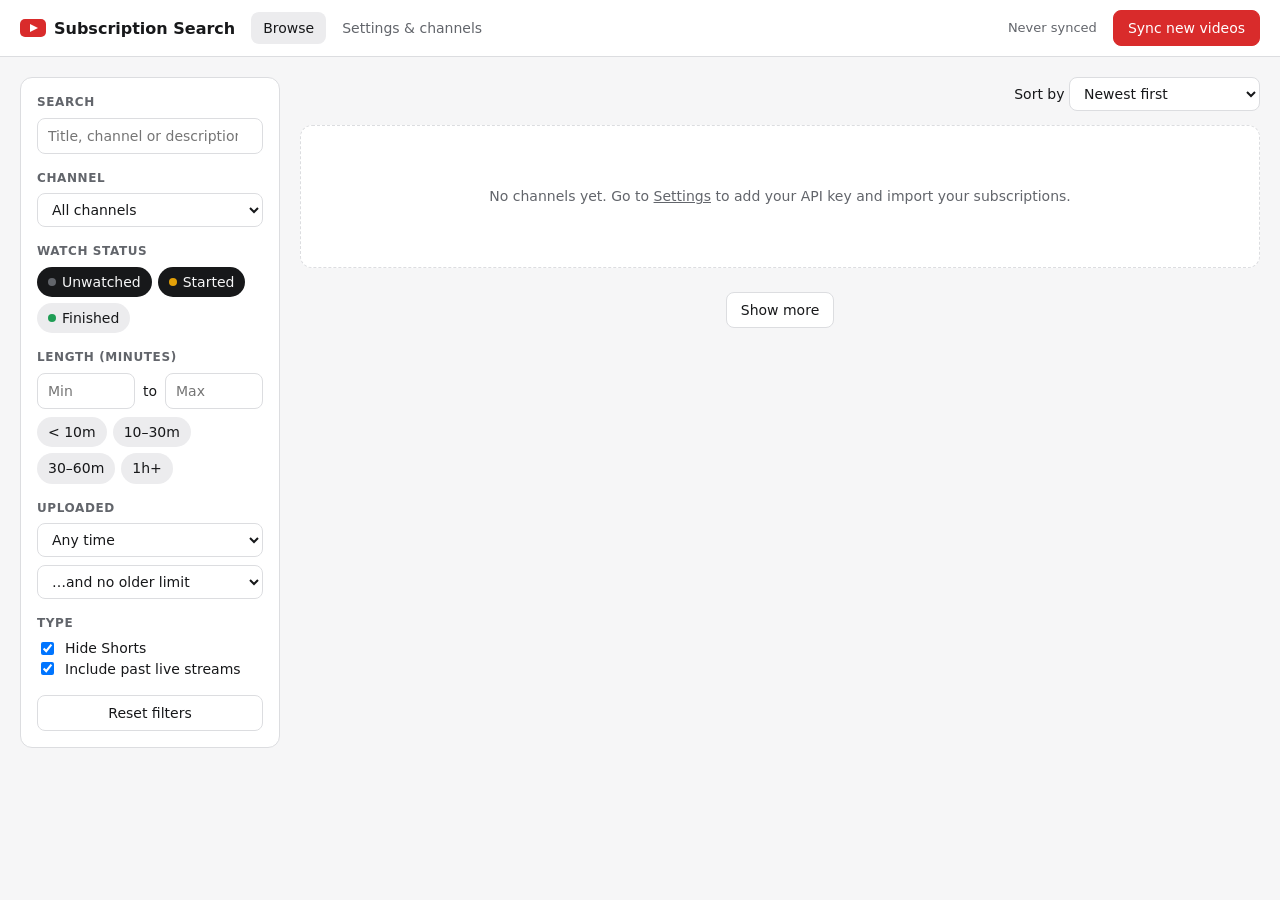
==== index.html @ da1ea92d "Add Subscription Search: browse, filter and track YouTube subscriptions Static web app (no build ste" ====
<!doctype html>
<html lang="en">
<head>
  <meta charset="utf-8">
  <meta name="viewport" content="width=device-width, initial-scale=1">
  <title>Subscription Search</title>
  <link rel="stylesheet" href="css/style.css">
</head>
<body>
  <header class="topbar">
    <a class="brand" href="index.html"><span class="logo"></span>Subscription Search</a>
    <nav>
      <a href="index.html" class="active">Browse</a>
      <a href="settings.html">Settings &amp; channels</a>
    </nav>
    <span class="spacer"></span>
    <span class="sync-status" id="syncStatus"></span>
    <button class="btn primary" id="syncBtn">Sync new videos</button>
  </header>

  <main class="layout">
    <aside class="filters" id="filters">
      <div>
        <h3>Search</h3>
        <input type="search" id="q" placeholder="Title, channel or description">
      </div>

      <div>
        <h3>Channel</h3>
        <select id="channel"><option value="">All channels</option></select>
      </div>

      <div>
        <h3>Watch status</h3>
        <div class="chips" id="status">
          <label class="chip"><input type="checkbox" value="unwatched" checked><span class="dot unwatched"></span>Unwatched</label>
          <label class="chip"><input type="checkbox" value="started" checked><span class="dot started"></span>Started</label>
          <label class="chip"><input type="checkbox" value="finished"><span class="dot finished"></span>Finished</label>
        </div>
      </div>

      <div>
        <h3>Length (minutes)</h3>
        <div class="row">
          <input type="number" id="minLen" min="0" placeholder="Min">
          <span>to</span>
          <input type="number" id="maxLen" min="0" placeholder="Max">
        </div>
        <div class="chips" style="margin-top:8px" id="lenPresets">
          <button class="chip" data-min="" data-max="10">&lt; 10m</button>
          <button class="chip" data-min="10" data-max="30">10–30m</button>
          <button class="chip" data-min="30" data-max="60">30–60m</button>
          <button class="chip" data-min="60" data-max="">1h+</button>
        </div>
      </div>

      <div>
        <h3>Uploaded</h3>
        <div class="row">
          <select id="newerThan" title="Uploaded within">
            <option value="">Any time</option>
            <option value="1">Last 24 hours</option>
            <option value="7">Last week</option>
            <option value="30">Last month</option>
            <option value="90">Last 3 months</option>
            <option value="365">Last year</option>
          </select>
        </div>
        <div class="row" style="margin-top:8px">
          <select id="olderThan" title="Uploaded before">
            <option value="">…and no older limit</option>
            <option value="7">Older than a week</option>
            <option value="30">Older than a month</option>
            <option value="90">Older than 3 months</option>
            <option value="365">Older than a year</option>
          </select>
        </div>
      </div>

      <div>
        <h3>Type</h3>
        <label class="check"><input type="checkbox" id="hideShorts" checked> Hide Shorts</label>
        <label class="check"><input type="checkbox" id="showLive" checked> Include past live streams</label>
      </div>

      <button class="btn" id="reset">Reset filters</button>
    </aside>

    <section>
      <div class="results-head">
        <strong class="count" id="count"></strong>
        <span class="spacer" style="flex:1"></span>
        <label>Sort by
          <select id="sort">
            <option value="newest">Newest first</option>
            <option value="oldest">Oldest first</option>
            <option value="longest">Longest first</option>
            <option value="shortest">Shortest first</option>
            <option value="views">Most viewed</option>
            <option value="title">Title (A–Z)</option>
            <option value="channel">Channel (A–Z)</option>
            <option value="recent">Recently watched</option>
            <option value="progress">Most progress</option>
            <option value="remaining">Least time remaining</option>
          </select>
        </label>
      </div>
      <div class="grid" id="grid"></div>
      <div class="more"><button class="btn" id="more" hidden>Show more</button></div>
    </section>
  </main>

  <script type="module" src="js/browse.js"></script>
</body>
</html>
---- css/style.css ----
:root {
  --bg: #f6f6f7;
  --panel: #ffffff;
  --text: #17181a;
  --muted: #62656b;
  --border: #dcdde0;
  --accent: #d92b2b;
  --accent-text: #ffffff;
  --started: #e3a008;
  --finished: #1f9d55;
  --chip: #ececee;
  --shadow: 0 1px 2px rgba(0, 0, 0, 0.06);
  color-scheme: light;
}
@media (prefers-color-scheme: dark) {
  :root {
    --bg: #0f0f10;
    --panel: #1b1b1d;
    --text: #ececee;
    --muted: #9a9ca2;
    --border: #2f3034;
    --accent: #ff4e45;
    --chip: #2a2b2e;
    --shadow: none;
    color-scheme: dark;
  }
}

* { box-sizing: border-box; }
body {
  margin: 0;
  background: var(--bg);
  color: var(--text);
  font: 14px/1.45 system-ui, -apple-system, "Segoe UI", Roboto, sans-serif;
}
a { color: inherit; }
button, input, select {
  font: inherit;
  color: inherit;
}

/* Header */
.topbar {
  position: sticky; top: 0; z-index: 10;
  display: flex; align-items: center; gap: 16px;
  padding: 10px 20px;
  background: var(--panel);
  border-bottom: 1px solid var(--border);
}
.brand { font-weight: 700; font-size: 16px; text-decoration: none; display: flex; align-items: center; gap: 8px; }
.brand .logo { width: 26px; height: 18px; border-radius: 5px; background: var(--accent); position: relative; }
.brand .logo::after {
  content: ""; position: absolute; left: 10px; top: 4.5px;
  border-left: 8px solid #fff; border-top: 4.5px solid transparent; border-bottom: 4.5px solid transparent;
}
.topbar nav { display: flex; gap: 4px; }
.topbar nav a { text-decoration: none; padding: 6px 12px; border-radius: 8px; color: var(--muted); }
.topbar nav a.active, .topbar nav a:hover { background: var(--chip); color: var(--text); }
.topbar .spacer { flex: 1; }
.sync-status { color: var(--muted); font-size: 13px; }

/* Buttons & inputs */
.btn {
  border: 1px solid var(--border); background: var(--panel);
  padding: 7px 14px; border-radius: 8px; cursor: pointer; text-decoration: none; display: inline-block;
}
.btn:hover { background: var(--chip); }
.btn.primary { background: var(--accent); color: var(--accent-text); border-color: var(--accent); }
.btn.primary:hover { filter: brightness(1.08); }
.btn:disabled { opacity: 0.55; cursor: default; }
.btn.small { padding: 3px 9px; font-size: 12px; }
input[type=text], input[type=search], input[type=number], input[type=password], select, textarea {
  background: var(--panel); border: 1px solid var(--border); border-radius: 8px; padding: 7px 10px;
}
textarea { width: 100%; font: 13px/1.4 ui-monospace, Consolas, monospace; color: var(--text); }

/* Browse layout */
.layout { display: grid; grid-template-columns: 260px 1fr; gap: 20px; padding: 20px; max-width: 1800px; margin: 0 auto; }
.filters {
  position: sticky; top: 72px; align-self: start;
  background: var(--panel); border: 1px solid var(--border); border-radius: 12px; padding: 16px;
  display: flex; flex-direction: column; gap: 16px;
  max-height: calc(100vh - 92px); overflow: auto;
}
.filters h3 { margin: 0 0 6px; font-size: 12px; text-transform: uppercase; letter-spacing: 0.05em; color: var(--muted); }
.filters input[type=search], .filters select { width: 100%; }
.row { display: flex; gap: 8px; align-items: center; }
.row input[type=number] { width: 100%; }
.chips { display: flex; flex-wrap: wrap; gap: 6px; }
.chip { display: inline-flex; align-items: center; gap: 6px; padding: 4px 10px; border-radius: 999px; background: var(--chip); cursor: pointer; user-select: none; border: 1px solid transparent; }
.chip input { display: none; }
.chip:has(input:checked) { background: var(--text); color: var(--bg); }
.check { display: flex; gap: 8px; align-items: center; cursor: pointer; }
.dot { width: 8px; height: 8px; border-radius: 50%; display: inline-block; }
.dot.unwatched { background: var(--muted); }
.dot.started { background: var(--started); }
.dot.finished { background: var(--finished); }

.results-head { display: flex; align-items: center; gap: 12px; margin-bottom: 14px; flex-wrap: wrap; }
.results-head .count { color: var(--muted); }
.grid { display: grid; grid-template-columns: repeat(auto-fill, minmax(260px, 1fr)); gap: 18px; }

/* Video card */
.card { background: var(--panel); border: 1px solid var(--border); border-radius: 12px; overflow: hidden; box-shadow: var(--shadow); display: flex; flex-direction: column; }
.thumb { position: relative; display: block; aspect-ratio: 16 / 9; background: var(--chip); }
.thumb img { width: 100%; height: 100%; object-fit: cover; display: block; }
.card.finished .thumb img { opacity: 0.55; }
.badge { position: absolute; right: 6px; bottom: 8px; background: rgba(0, 0, 0, 0.82); color: #fff; font-size: 12px; font-weight: 600; padding: 1px 5px; border-radius: 4px; }
.badge.left { left: 6px; right: auto; }
.badge.finished { background: var(--finished); }
.badge.started { background: var(--started); color: #111; }
.bar { position: absolute; left: 0; right: 0; bottom: 0; height: 4px; background: rgba(255, 255, 255, 0.35); }
.bar > div { height: 100%; background: var(--accent); }
.card .body { padding: 10px 12px 12px; display: flex; flex-direction: column; gap: 4px; flex: 1; }
.card .title { font-weight: 600; text-decoration: none; display: -webkit-box; -webkit-line-clamp: 2; -webkit-box-orient: vertical; overflow: hidden; }
.card .title:hover { text-decoration: underline; }
.card .meta { color: var(--muted); font-size: 13px; }
.card .meta a { text-decoration: none; }
.card .meta a:hover { text-decoration: underline; }
.card .actions { display: flex; gap: 6px; margin-top: auto; padding-top: 8px; flex-wrap: wrap; }

.empty { padding: 60px 20px; text-align: center; color: var(--muted); background: var(--panel); border: 1px dashed var(--border); border-radius: 12px; }
.more { display: flex; justify-content: center; margin: 24px 0; }

/* Settings */
.page { max-width: 900px; margin: 0 auto; padding: 24px 20px 60px; display: flex; flex-direction: column; gap: 20px; }
.panel { background: var(--panel); border: 1px solid var(--border); border-radius: 12px; padding: 18px 20px; }
.panel h2 { margin: 0 0 4px; font-size: 18px; }
.panel h3 { margin: 18px 0 6px; font-size: 15px; }
.panel p, .panel li { color: var(--muted); }
.panel p strong, .panel li strong { color: var(--text); }
.field { display: flex; flex-direction: column; gap: 4px; margin: 10px 0; }
.field input[type=text], .field input[type=password] { width: 100%; }
.msg { margin-top: 8px; font-size: 13px; white-space: pre-wrap; }
.msg.ok { color: var(--finished); }
.msg.err { color: var(--accent); }
details summary { cursor: pointer; font-weight: 600; }
table { width: 100%; border-collapse: collapse; }
td, th { padding: 6px 8px; border-bottom: 1px solid var(--border); text-align: left; vertical-align: middle; }
th { font-size: 12px; color: var(--muted); font-weight: 600; }
td img { width: 28px; height: 28px; border-radius: 50%; vertical-align: middle; }
code { background: var(--chip); padding: 1px 5px; border-radius: 4px; }

/* Watch */
.watch { max-width: 1200px; margin: 0 auto; padding: 20px; }
.player-wrap { position: relative; aspect-ratio: 16 / 9; background: #000; border-radius: 12px; overflow: hidden; }
.player-wrap > div, .player-wrap iframe { position: absolute; inset: 0; width: 100%; height: 100%; }
.watch h1 { font-size: 20px; margin: 14px 0 4px; }
.watch .meta { color: var(--muted); }
.watch .actions { display: flex; gap: 8px; margin: 12px 0; flex-wrap: wrap; align-items: center; }
.watch .desc { white-space: pre-wrap; color: var(--muted); background: var(--panel); border: 1px solid var(--border); border-radius: 12px; padding: 12px 14px; }

@media (max-width: 800px) {
  .layout { grid-template-columns: 1fr; padding: 12px; }
  .filters { position: static; max-height: none; }
  .topbar { padding: 10px 12px; gap: 10px; flex-wrap: wrap; }
}
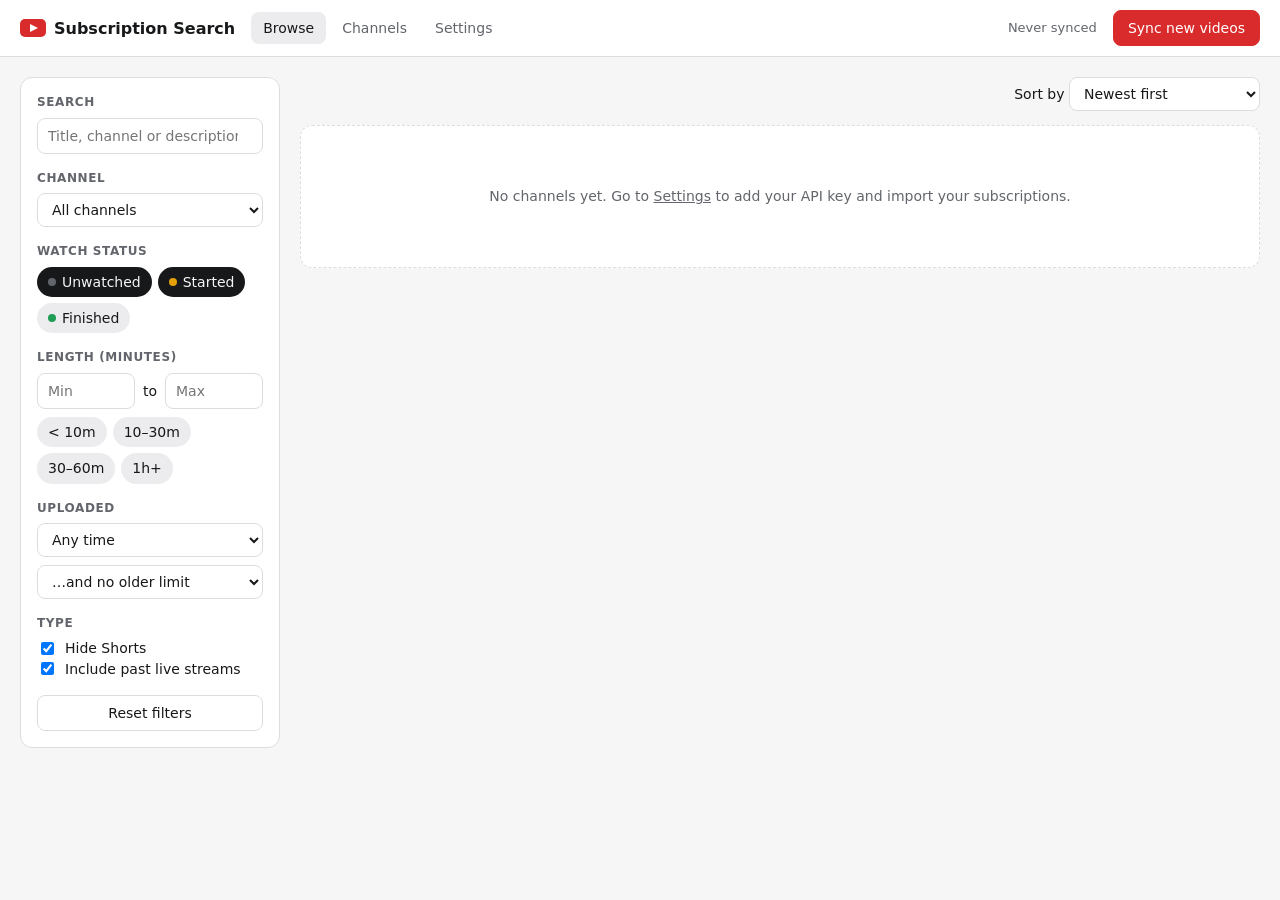
==== commit 87d007f2: "Add Channels page and import resume positions from YouTube - channels.html: alphabetical, accent-ins" ====
--- a/index.html
+++ b/index.html
@@ -11,7 +11,8 @@
     <a class="brand" href="index.html"><span class="logo"></span>Subscription Search</a>
     <nav>
       <a href="index.html" class="active">Browse</a>
-      <a href="settings.html">Settings &amp; channels</a>
+      <a href="channels.html">Channels</a>
+      <a href="settings.html">Settings</a>
     </nav>
     <span class="spacer"></span>
     <span class="sync-status" id="syncStatus"></span>
@@ -25,7 +26,7 @@
         <input type="search" id="q" placeholder="Title, channel or description">
       </div>
 
-      <div>
+      <div id="channelFilter">
         <h3>Channel</h3>
         <select id="channel"><option value="">All channels</option></select>
       </div>
@@ -87,6 +88,7 @@
     </aside>
 
     <section>
+      <div class="channel-banner" id="channelBanner" hidden></div>
       <div class="results-head">
         <strong class="count" id="count"></strong>
         <span class="spacer" style="flex:1"></span>
--- a/css/style.css
+++ b/css/style.css
@@ -27,6 +27,7 @@
 }
 
 * { box-sizing: border-box; }
+[hidden] { display: none !important; }
 body {
   margin: 0;
   background: var(--bg);
@@ -155,3 +156,34 @@
   .filters { position: static; max-height: none; }
   .topbar { padding: 10px 12px; gap: 10px; flex-wrap: wrap; }
 }
+
+/* Channels page */
+.channels-page { max-width: 760px; gap: 12px; }
+.channels-head { display: flex; gap: 12px; align-items: center; }
+.channels-head input { flex: 1; font-size: 15px; padding: 9px 12px; }
+.channels-head .count { color: var(--muted); white-space: nowrap; }
+.letters {
+  position: sticky; top: 57px; z-index: 5;
+  display: flex; flex-wrap: wrap; gap: 2px; padding: 6px 0;
+  background: var(--bg);
+}
+.letters a, .letters span { min-width: 24px; text-align: center; padding: 2px 4px; border-radius: 6px; font-weight: 600; text-decoration: none; }
+.letters a:hover { background: var(--chip); }
+.letters span { color: var(--border); }
+.letter-group h2 { margin: 14px 0 6px; font-size: 14px; color: var(--muted); scroll-margin-top: 110px; }
+.channel-list { list-style: none; margin: 0; padding: 0; background: var(--panel); border: 1px solid var(--border); border-radius: 12px; overflow: hidden; }
+.channel-list li + li { border-top: 1px solid var(--border); }
+.channel-row { display: flex; align-items: center; gap: 12px; padding: 10px 14px; text-decoration: none; }
+.channel-row:hover { background: var(--chip); }
+.channel-row img, .channel-row .avatar { width: 40px; height: 40px; border-radius: 50%; flex: none; background: var(--chip); }
+.channel-text { display: flex; flex-direction: column; flex: 1; min-width: 0; }
+.channel-text .meta, .channel-row > .meta { color: var(--muted); font-size: 13px; }
+.chev { color: var(--muted); font-size: 22px; }
+
+/* Single-channel view on the Browse page */
+.channel-banner { display: flex; align-items: center; gap: 14px; flex-wrap: wrap; margin-bottom: 16px; padding: 14px 16px; background: var(--panel); border: 1px solid var(--border); border-radius: 12px; }
+.channel-banner img { width: 56px; height: 56px; border-radius: 50%; }
+.channel-banner h1 { margin: 0; font-size: 20px; }
+.channel-banner .meta { color: var(--muted); font-size: 13px; }
+.channel-banner .grow { flex: 1; min-width: 200px; }
+.channel-banner .actions { display: flex; gap: 8px; flex-wrap: wrap; }
